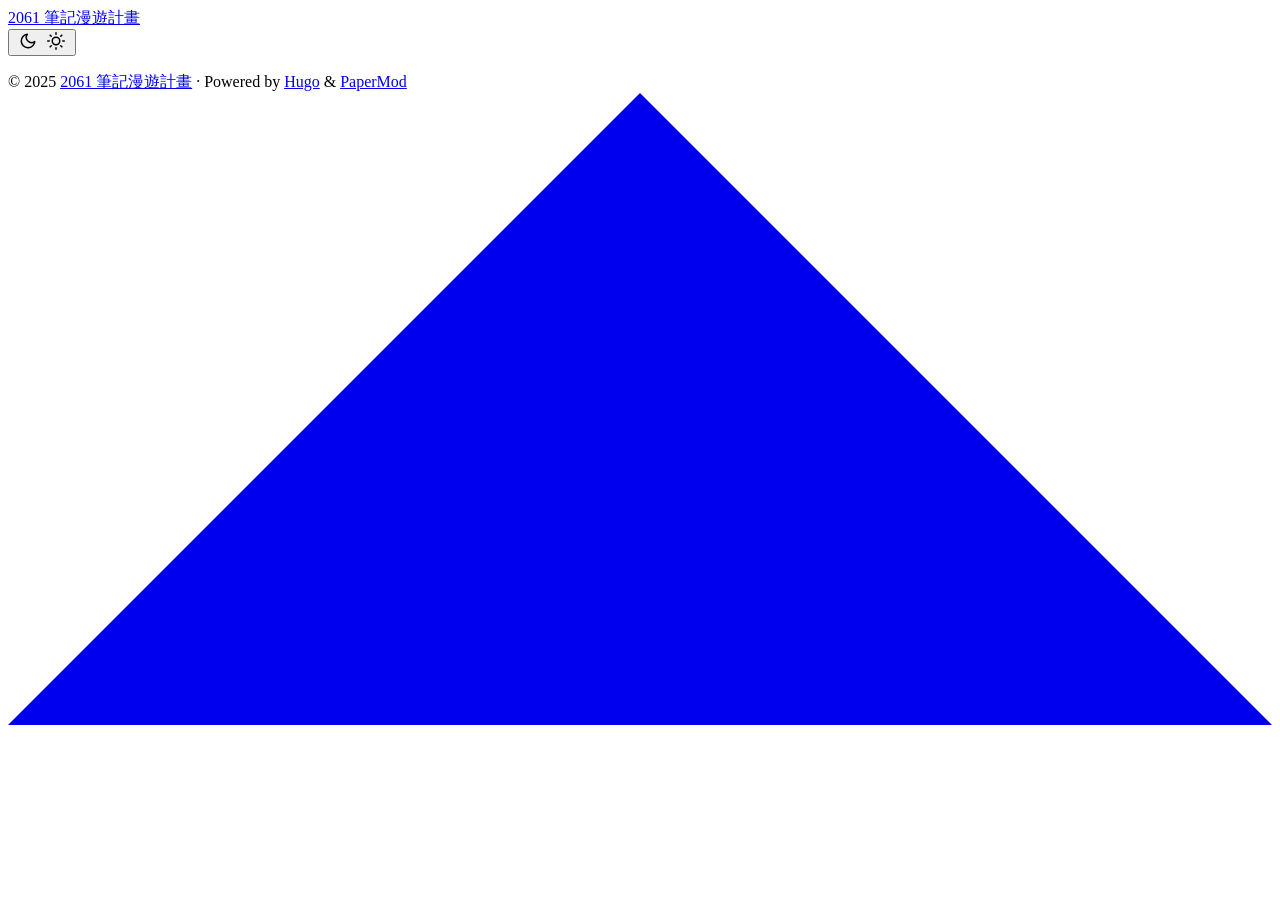
==== public/index.html @ aba6a1a7 "Initialize Hugo site with PaperMod" ====
<!DOCTYPE html>
<html lang="en" dir="auto">

<head>
	<meta name="generator" content="Hugo 0.148.2"><script src="/livereload.js?mindelay=10&amp;v=2&amp;port=1313&amp;path=livereload" data-no-instant defer></script><meta charset="utf-8">
<meta http-equiv="X-UA-Compatible" content="IE=edge">
<meta name="viewport" content="width=device-width, initial-scale=1, shrink-to-fit=no">
<meta name="robots" content="noindex, nofollow">
<title>2061 筆記漫遊計畫</title>

<meta name="description" content="">
<meta name="author" content="">
<link rel="canonical" href="http://localhost:1313/">
<link crossorigin="anonymous" href="/assets/css/stylesheet.36819bea596090d8b48cf10d9831382996197aa7e4fc86f792f7c08c9ca4d23b.css" integrity="sha256-NoGb6llgkNi0jPENmDE4KZYZeqfk/Ib3kvfAjJyk0js=" rel="preload stylesheet" as="style">
<link rel="icon" href="http://localhost:1313/favicon.ico">
<link rel="icon" type="image/png" sizes="16x16" href="http://localhost:1313/favicon-16x16.png">
<link rel="icon" type="image/png" sizes="32x32" href="http://localhost:1313/favicon-32x32.png">
<link rel="apple-touch-icon" href="http://localhost:1313/apple-touch-icon.png">
<link rel="mask-icon" href="http://localhost:1313/safari-pinned-tab.svg">
<meta name="theme-color" content="#2e2e33">
<meta name="msapplication-TileColor" content="#2e2e33">
<link rel="alternate" type="application/rss+xml" href="http://localhost:1313/index.xml">
<link rel="alternate" hreflang="en" href="http://localhost:1313/">
<noscript>
    <style>
        #theme-toggle,
        .top-link {
            display: none;
        }

    </style>
    <style>
        @media (prefers-color-scheme: dark) {
            :root {
                --theme: rgb(29, 30, 32);
                --entry: rgb(46, 46, 51);
                --primary: rgb(218, 218, 219);
                --secondary: rgb(155, 156, 157);
                --tertiary: rgb(65, 66, 68);
                --content: rgb(196, 196, 197);
                --code-block-bg: rgb(46, 46, 51);
                --code-bg: rgb(55, 56, 62);
                --border: rgb(51, 51, 51);
            }

            .list {
                background: var(--theme);
            }

            .list:not(.dark)::-webkit-scrollbar-track {
                background: 0 0;
            }

            .list:not(.dark)::-webkit-scrollbar-thumb {
                border-color: var(--theme);
            }
        }

    </style>
</noscript>
</head>

<body class="list" id="top">
<script>
    if (localStorage.getItem("pref-theme") === "dark") {
        document.body.classList.add('dark');
    } else if (localStorage.getItem("pref-theme") === "light") {
        document.body.classList.remove('dark')
    } else if (window.matchMedia('(prefers-color-scheme: dark)').matches) {
        document.body.classList.add('dark');
    }

</script>

<header class="header">
    <nav class="nav">
        <div class="logo">
            <a href="http://localhost:1313/" accesskey="h" title="2061 筆記漫遊計畫 (Alt + H)">2061 筆記漫遊計畫</a>
            <div class="logo-switches">
                <button id="theme-toggle" accesskey="t" title="(Alt + T)" aria-label="Toggle theme">
                    <svg id="moon" xmlns="http://www.w3.org/2000/svg" width="24" height="18" viewBox="0 0 24 24"
                        fill="none" stroke="currentColor" stroke-width="2" stroke-linecap="round"
                        stroke-linejoin="round">
                        <path d="M21 12.79A9 9 0 1 1 11.21 3 7 7 0 0 0 21 12.79z"></path>
                    </svg>
                    <svg id="sun" xmlns="http://www.w3.org/2000/svg" width="24" height="18" viewBox="0 0 24 24"
                        fill="none" stroke="currentColor" stroke-width="2" stroke-linecap="round"
                        stroke-linejoin="round">
                        <circle cx="12" cy="12" r="5"></circle>
                        <line x1="12" y1="1" x2="12" y2="3"></line>
                        <line x1="12" y1="21" x2="12" y2="23"></line>
                        <line x1="4.22" y1="4.22" x2="5.64" y2="5.64"></line>
                        <line x1="18.36" y1="18.36" x2="19.78" y2="19.78"></line>
                        <line x1="1" y1="12" x2="3" y2="12"></line>
                        <line x1="21" y1="12" x2="23" y2="12"></line>
                        <line x1="4.22" y1="19.78" x2="5.64" y2="18.36"></line>
                        <line x1="18.36" y1="5.64" x2="19.78" y2="4.22"></line>
                    </svg>
                </button>
            </div>
        </div>
        <ul id="menu">
        </ul>
    </nav>
</header>
<main class="main"> 
    </main>
    
<footer class="footer">
        <span>&copy; 2025 <a href="http://localhost:1313/">2061 筆記漫遊計畫</a></span> · 

    <span>
        Powered by
        <a href="https://gohugo.io/" rel="noopener noreferrer" target="_blank">Hugo</a> &
        <a href="https://github.com/adityatelange/hugo-PaperMod/" rel="noopener" target="_blank">PaperMod</a>
    </span>
</footer>
<a href="#top" aria-label="go to top" title="Go to Top (Alt + G)" class="top-link" id="top-link" accesskey="g">
    <svg xmlns="http://www.w3.org/2000/svg" viewBox="0 0 12 6" fill="currentColor">
        <path d="M12 6H0l6-6z" />
    </svg>
</a>

<script>
    let menu = document.getElementById('menu')
    if (menu) {
        menu.scrollLeft = localStorage.getItem("menu-scroll-position");
        menu.onscroll = function () {
            localStorage.setItem("menu-scroll-position", menu.scrollLeft);
        }
    }

    document.querySelectorAll('a[href^="#"]').forEach(anchor => {
        anchor.addEventListener("click", function (e) {
            e.preventDefault();
            var id = this.getAttribute("href").substr(1);
            if (!window.matchMedia('(prefers-reduced-motion: reduce)').matches) {
                document.querySelector(`[id='${decodeURIComponent(id)}']`).scrollIntoView({
                    behavior: "smooth"
                });
            } else {
                document.querySelector(`[id='${decodeURIComponent(id)}']`).scrollIntoView();
            }
            if (id === "top") {
                history.replaceState(null, null, " ");
            } else {
                history.pushState(null, null, `#${id}`);
            }
        });
    });

</script>
<script>
    var mybutton = document.getElementById("top-link");
    window.onscroll = function () {
        if (document.body.scrollTop > 800 || document.documentElement.scrollTop > 800) {
            mybutton.style.visibility = "visible";
            mybutton.style.opacity = "1";
        } else {
            mybutton.style.visibility = "hidden";
            mybutton.style.opacity = "0";
        }
    };

</script>
<script>
    document.getElementById("theme-toggle").addEventListener("click", () => {
        if (document.body.className.includes("dark")) {
            document.body.classList.remove('dark');
            localStorage.setItem("pref-theme", 'light');
        } else {
            document.body.classList.add('dark');
            localStorage.setItem("pref-theme", 'dark');
        }
    })

</script>
</body>

</html>
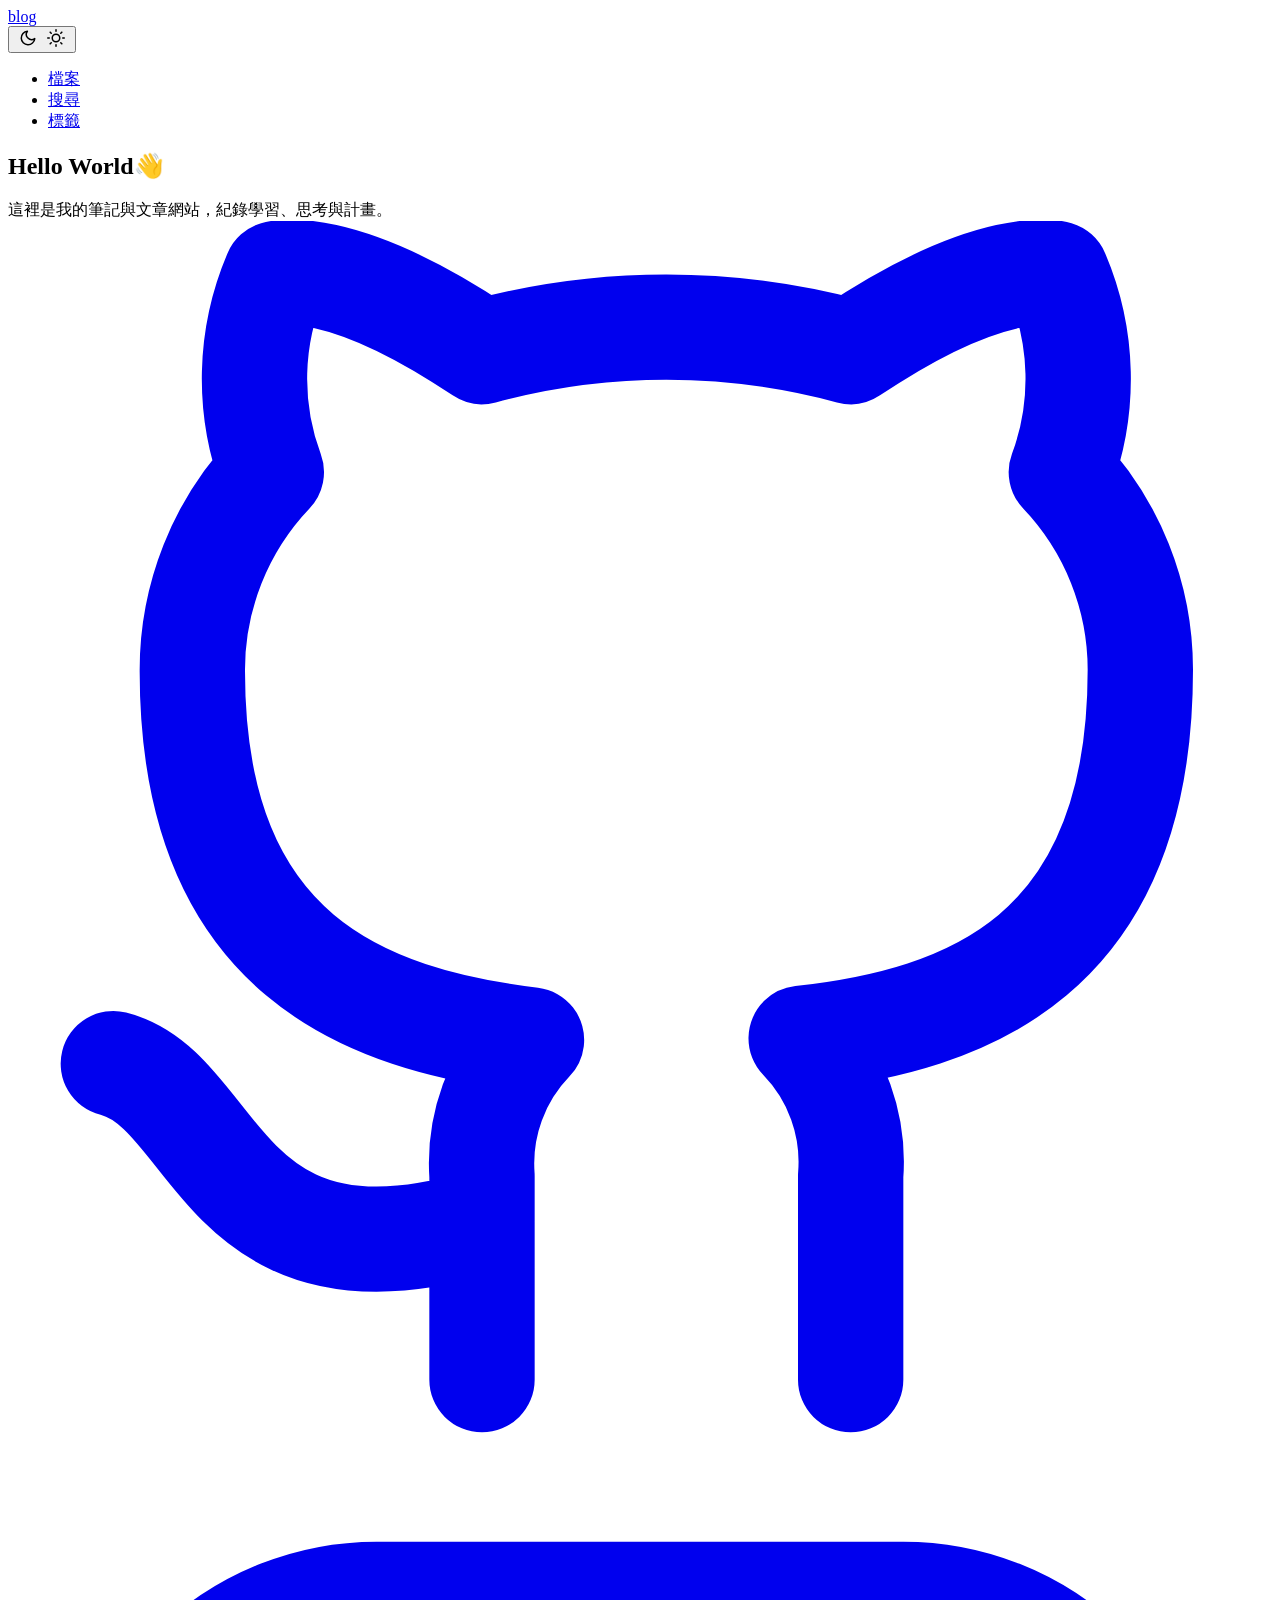
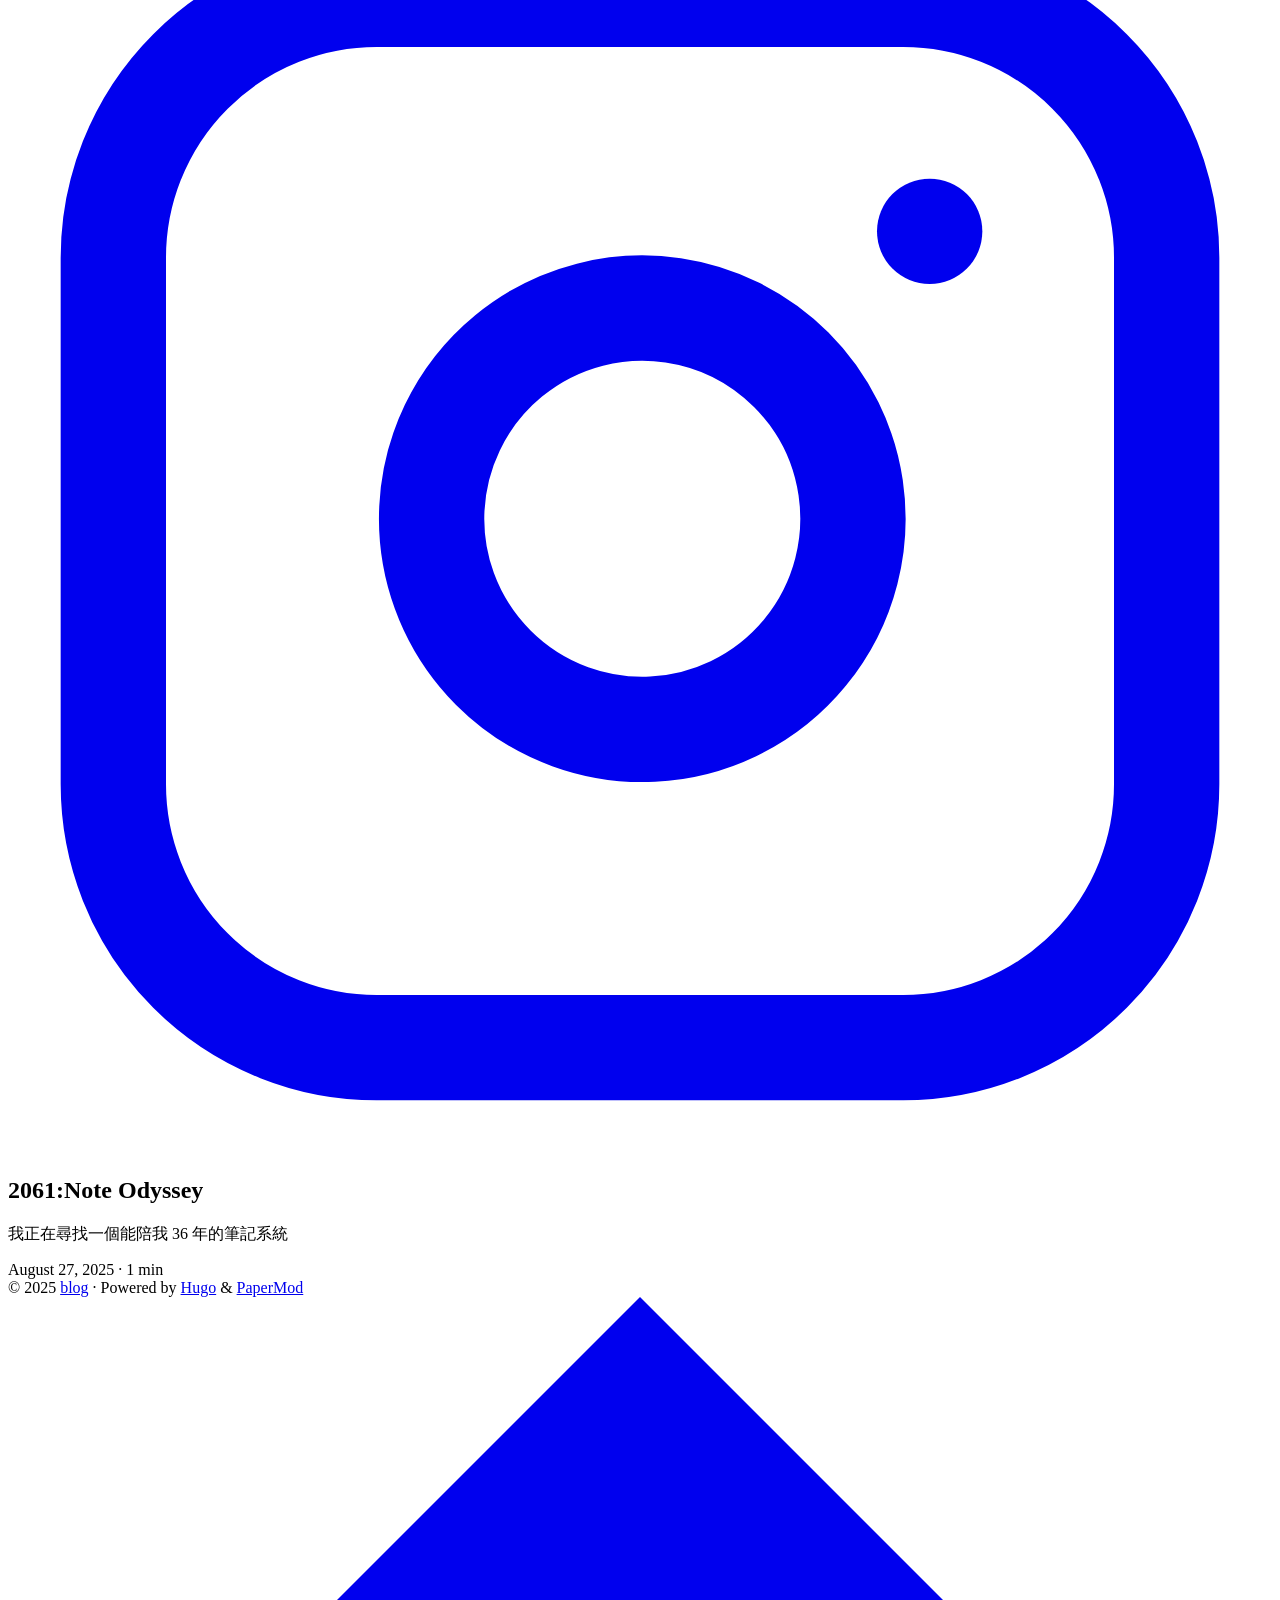
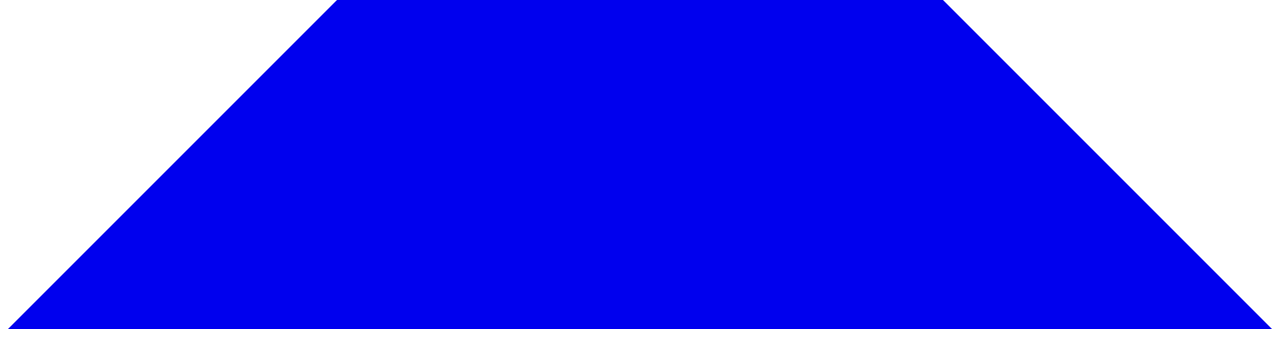
==== commit f6f9b95d: "Add 2061 筆記漫遊 note." ====
--- a/public/index.html
+++ b/public/index.html
@@ -6,7 +6,7 @@
 <meta http-equiv="X-UA-Compatible" content="IE=edge">
 <meta name="viewport" content="width=device-width, initial-scale=1, shrink-to-fit=no">
 <meta name="robots" content="noindex, nofollow">
-<title>2061 筆記漫遊計畫</title>
+<title>blog</title>
 
 <meta name="description" content="">
 <meta name="author" content="">
@@ -20,6 +20,7 @@
 <meta name="theme-color" content="#2e2e33">
 <meta name="msapplication-TileColor" content="#2e2e33">
 <link rel="alternate" type="application/rss+xml" href="http://localhost:1313/index.xml">
+<link rel="alternate" type="application/json" href="http://localhost:1313/index.json">
 <link rel="alternate" hreflang="en" href="http://localhost:1313/">
 <noscript>
     <style>
@@ -75,7 +76,7 @@
 <header class="header">
     <nav class="nav">
         <div class="logo">
-            <a href="http://localhost:1313/" accesskey="h" title="2061 筆記漫遊計畫 (Alt + H)">2061 筆記漫遊計畫</a>
+            <a href="http://localhost:1313/" accesskey="h" title="blog (Alt + H)">blog</a>
             <div class="logo-switches">
                 <button id="theme-toggle" accesskey="t" title="(Alt + T)" aria-label="Toggle theme">
                     <svg id="moon" xmlns="http://www.w3.org/2000/svg" width="24" height="18" viewBox="0 0 24 24"
@@ -100,14 +101,72 @@
             </div>
         </div>
         <ul id="menu">
+            <li>
+                <a href="http://localhost:1313/archives/" title="檔案">
+                    <span>檔案</span>
+                </a>
+            </li>
+            <li>
+                <a href="http://localhost:1313/search/" title="搜尋 (Alt &#43; /)" accesskey=/>
+                    <span>搜尋</span>
+                </a>
+            </li>
+            <li>
+                <a href="http://localhost:1313/tags/" title="標籤">
+                    <span>標籤</span>
+                </a>
+            </li>
         </ul>
     </nav>
 </header>
 <main class="main"> 
+<article class="first-entry home-info">
+    <header class="entry-header">
+        <h1>Hello World👋</h1>
+    </header>
+    <div class="entry-content">
+        這裡是我的筆記與文章網站，紀錄學習、思考與計畫。
+    </div>
+    <footer class="entry-footer">
+        <div class="social-icons" >
+    <a href="https://github.com/hahakevin45" target="_blank" rel="noopener noreferrer me"
+        title="Github">
+        <svg xmlns="http://www.w3.org/2000/svg" viewBox="0 0 24 24" fill="none" stroke="currentColor" stroke-width="2"
+    stroke-linecap="round" stroke-linejoin="round">
+    <path
+        d="M9 19c-5 1.5-5-2.5-7-3m14 6v-3.87a3.37 3.37 0 0 0-.94-2.61c3.14-.35 6.44-1.54 6.44-7A5.44 5.44 0 0 0 20 4.77 5.07 5.07 0 0 0 19.91 1S18.73.65 16 2.48a13.38 13.38 0 0 0-7 0C6.27.65 5.09 1 5.09 1A5.07 5.07 0 0 0 5 4.77a5.44 5.44 0 0 0-1.5 3.78c0 5.42 3.3 6.61 6.44 7A3.37 3.37 0 0 0 9 18.13V22">
+    </path>
+</svg>
+    </a>
+    <a href="https://www.instagram.com/kevin_945_ok/" target="_blank" rel="noopener noreferrer me"
+        title="Instagram">
+        <svg xmlns="http://www.w3.org/2000/svg" viewBox="0 0 24 24" fill="none" stroke="currentColor" stroke-width="2"
+    stroke-linecap="round" stroke-linejoin="round">
+    <rect x="2" y="2" width="20" height="20" rx="5" ry="5"></rect>
+    <path d="M16 11.37A4 4 0 1 1 12.63 8 4 4 0 0 1 16 11.37z"></path>
+    <line x1="17.5" y1="6.5" x2="17.5" y2="6.5"></line>
+</svg>
+    </a>
+</div>
+
+    </footer>
+</article>
+
+<article class="post-entry"> 
+  <header class="entry-header">
+    <h2 class="entry-hint-parent">2061:Note Odyssey
+    </h2>
+  </header>
+  <div class="entry-content">
+    <p>我正在尋找一個能陪我 36 年的筆記系統</p>
+  </div>
+  <footer class="entry-footer"><span title='2025-08-27 15:45:00 +0800 CST'>August 27, 2025</span>&nbsp;·&nbsp;1 min</footer>
+  <a class="entry-link" aria-label="post link to 2061:Note Odyssey" href="http://localhost:1313/posts/2061_%E7%AD%86%E8%A8%98%E6%BC%AB%E9%81%8A/"></a>
+</article>
     </main>
     
 <footer class="footer">
-        <span>&copy; 2025 <a href="http://localhost:1313/">2061 筆記漫遊計畫</a></span> · 
+        <span>&copy; 2025 <a href="http://localhost:1313/">blog</a></span> · 
 
     <span>
         Powered by
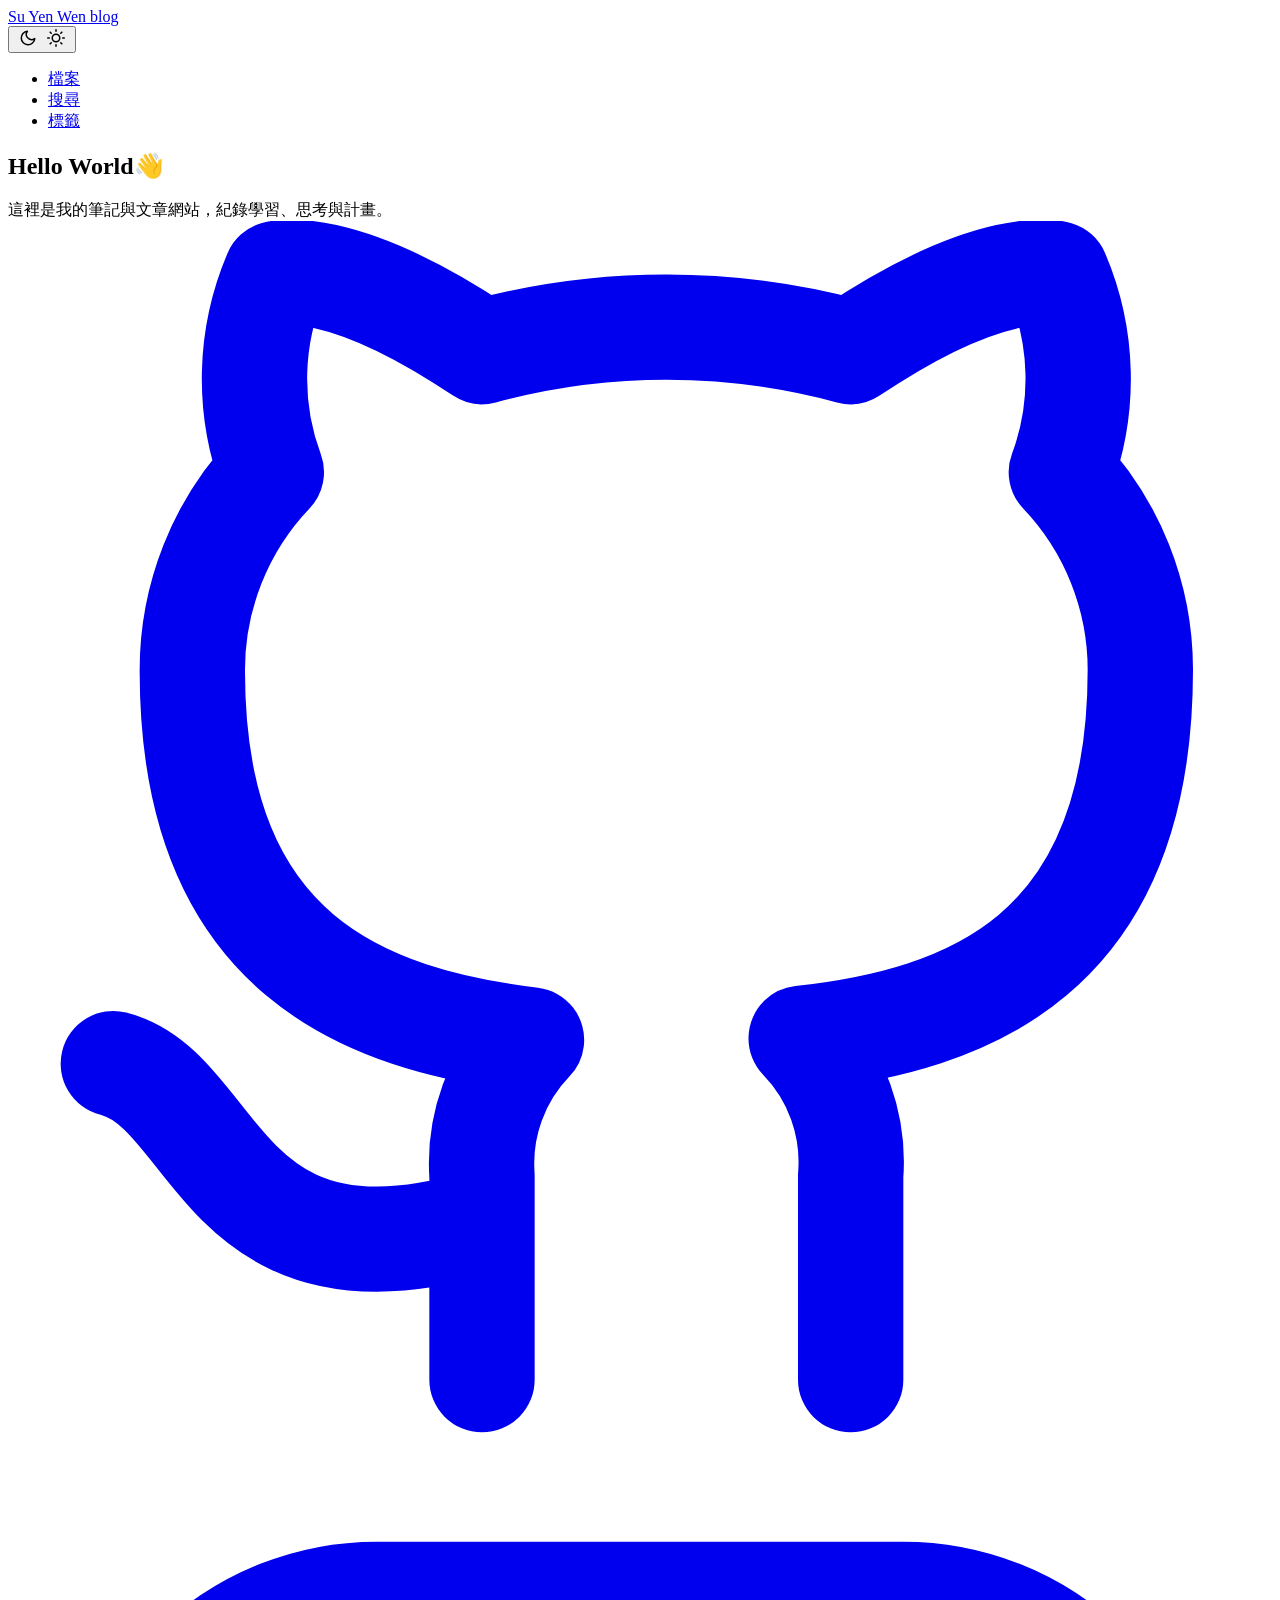
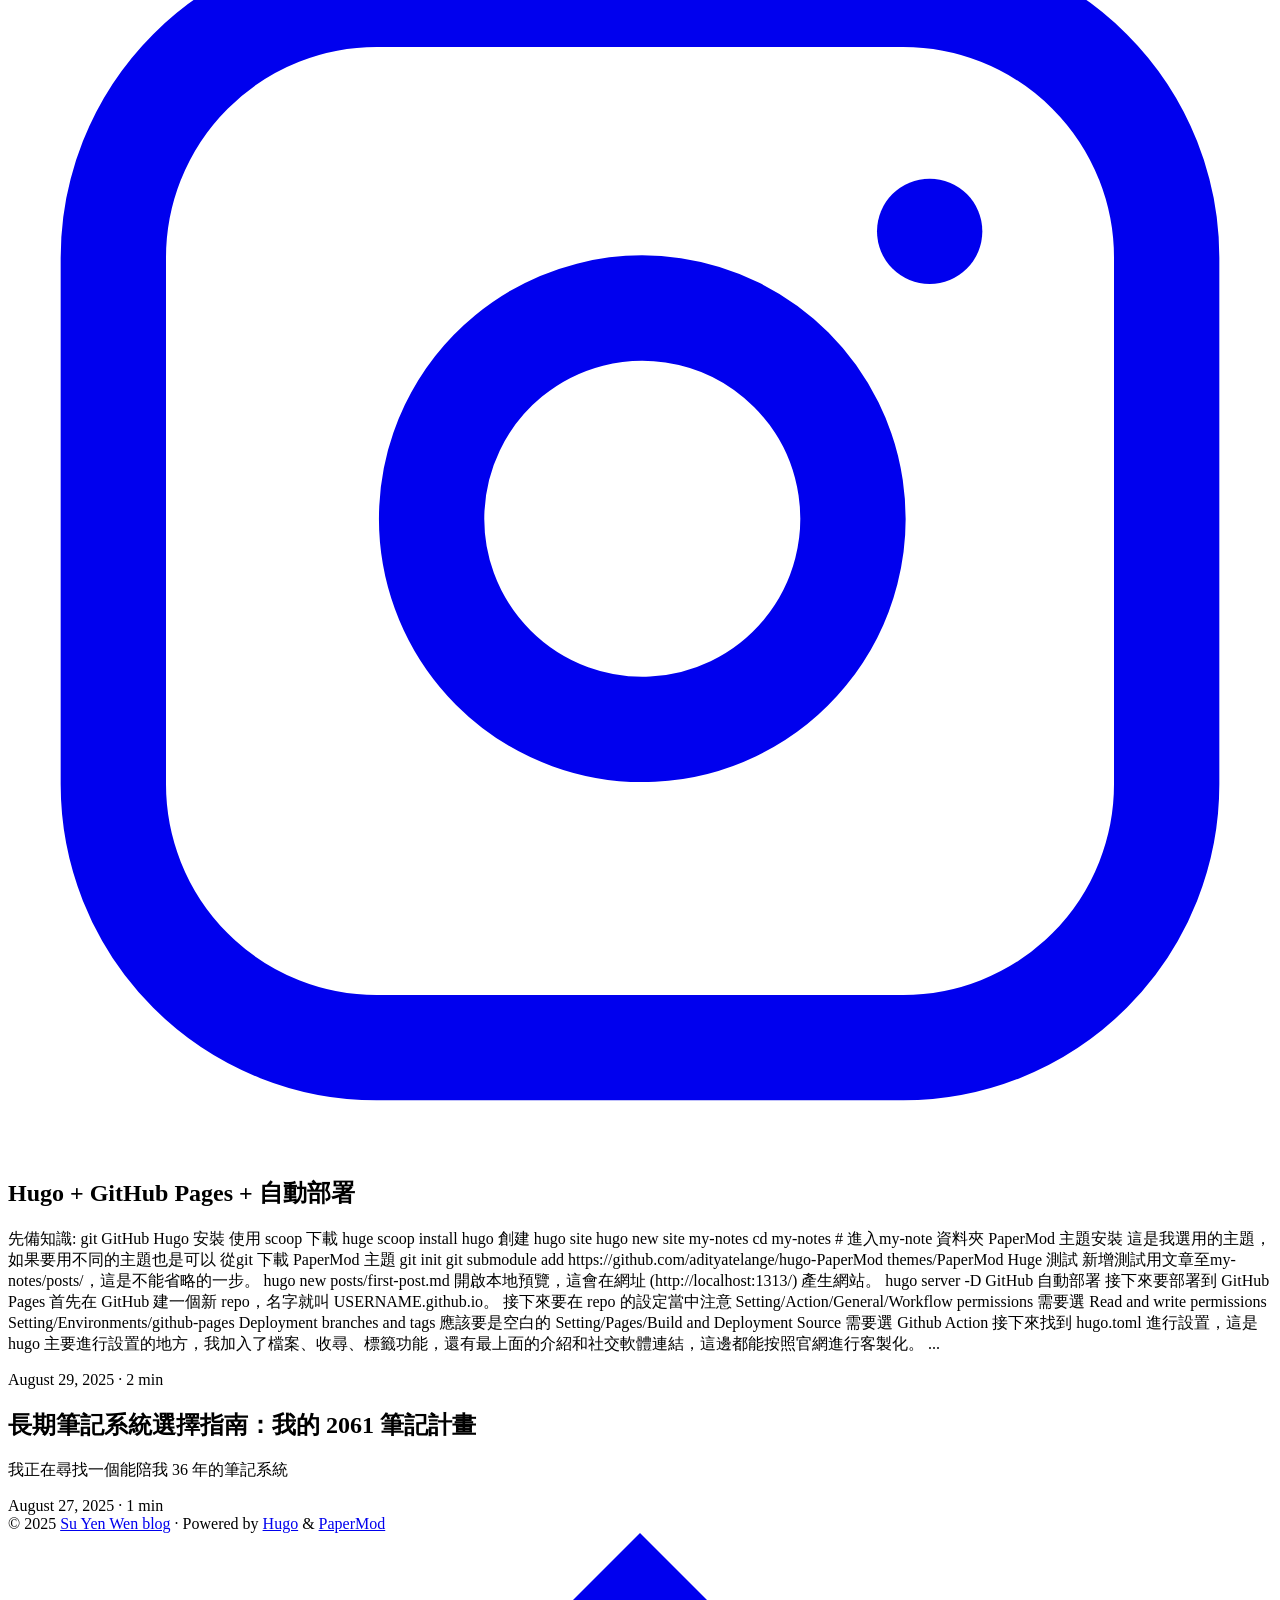
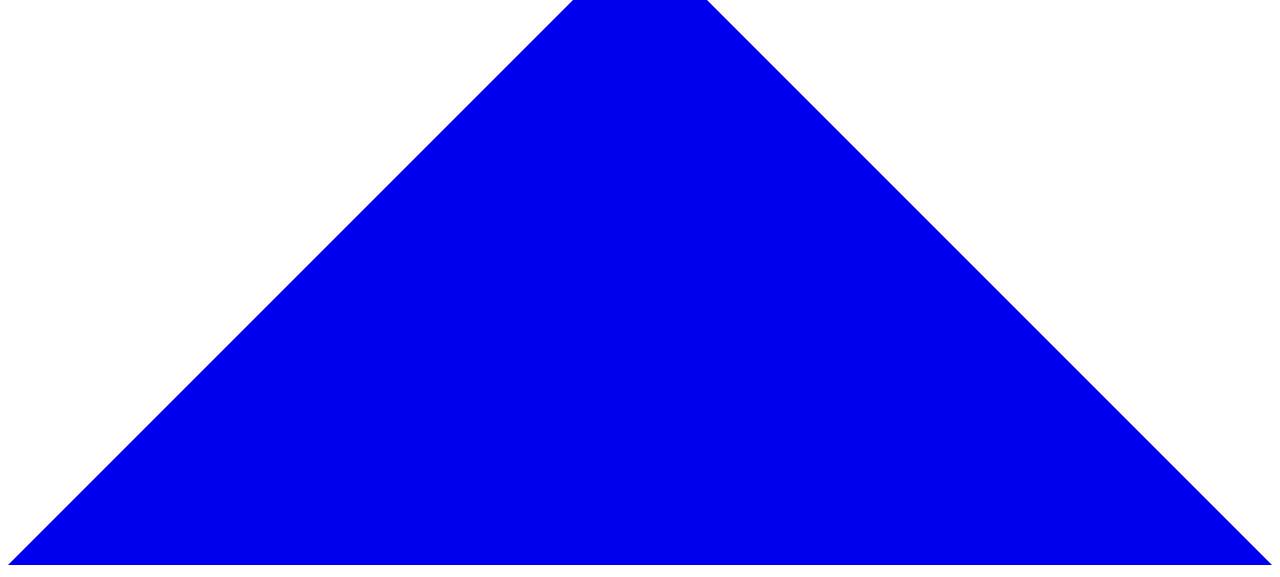
==== commit ad712283: "Add Huge download Note." ====
--- a/public/index.html
+++ b/public/index.html
@@ -6,7 +6,7 @@
 <meta http-equiv="X-UA-Compatible" content="IE=edge">
 <meta name="viewport" content="width=device-width, initial-scale=1, shrink-to-fit=no">
 <meta name="robots" content="noindex, nofollow">
-<title>blog</title>
+<title>Su Yen Wen blog</title>
 
 <meta name="description" content="">
 <meta name="author" content="">
@@ -76,7 +76,7 @@
 <header class="header">
     <nav class="nav">
         <div class="logo">
-            <a href="http://localhost:1313/" accesskey="h" title="blog (Alt + H)">blog</a>
+            <a href="http://localhost:1313/" accesskey="h" title="Su Yen Wen blog (Alt + H)">Su Yen Wen blog</a>
             <div class="logo-switches">
                 <button id="theme-toggle" accesskey="t" title="(Alt + T)" aria-label="Toggle theme">
                     <svg id="moon" xmlns="http://www.w3.org/2000/svg" width="24" height="18" viewBox="0 0 24 24"
@@ -154,19 +154,42 @@
 
 <article class="post-entry"> 
   <header class="entry-header">
-    <h2 class="entry-hint-parent">2061:Note Odyssey
+    <h2 class="entry-hint-parent">Hugo &#43; GitHub Pages &#43; 自動部署
+    </h2>
+  </header>
+  <div class="entry-content">
+    <p>先備知識:
+git GitHub Hugo 安裝 使用 scoop 下載 huge
+scoop install hugo 創建 hugo site
+hugo new site my-notes cd my-notes # 進入my-note 資料夾 PaperMod 主題安裝 這是我選用的主題，如果要用不同的主題也是可以
+從git 下載 PaperMod 主題
+git init git submodule add https://github.com/adityatelange/hugo-PaperMod themes/PaperMod Huge 測試 新增測試用文章至my-notes/posts/，這是不能省略的一步。
+hugo new posts/first-post.md 開啟本地預覽，這會在網址 (http://localhost:1313/) 產生網站。
+hugo server -D GitHub 自動部署 接下來要部署到 GitHub Pages
+首先在 GitHub 建一個新 repo，名字就叫 USERNAME.github.io。
+接下來要在 repo 的設定當中注意
+Setting/Action/General/Workflow permissions 需要選 Read and write permissions Setting/Environments/github-pages Deployment branches and tags 應該要是空白的 Setting/Pages/Build and Deployment Source 需要選 Github Action 接下來找到 hugo.toml 進行設置，這是 hugo 主要進行設置的地方，我加入了檔案、收尋、標籤功能，還有最上面的介紹和社交軟體連結，這邊都能按照官網進行客製化。
+...</p>
+  </div>
+  <footer class="entry-footer"><span title='2025-08-29 15:45:00 +0800 CST'>August 29, 2025</span>&nbsp;·&nbsp;2 min</footer>
+  <a class="entry-link" aria-label="post link to Hugo &#43; GitHub Pages &#43; 自動部署" href="http://localhost:1313/posts/hugo_%E5%AE%89%E8%A3%9D/"></a>
+</article>
+
+<article class="post-entry"> 
+  <header class="entry-header">
+    <h2 class="entry-hint-parent">長期筆記系統選擇指南：我的 2061 筆記計畫
     </h2>
   </header>
   <div class="entry-content">
     <p>我正在尋找一個能陪我 36 年的筆記系統</p>
   </div>
   <footer class="entry-footer"><span title='2025-08-27 15:45:00 +0800 CST'>August 27, 2025</span>&nbsp;·&nbsp;1 min</footer>
-  <a class="entry-link" aria-label="post link to 2061:Note Odyssey" href="http://localhost:1313/posts/2061_%E7%AD%86%E8%A8%98%E6%BC%AB%E9%81%8A/"></a>
+  <a class="entry-link" aria-label="post link to 長期筆記系統選擇指南：我的 2061 筆記計畫" href="http://localhost:1313/posts/2061_%E7%AD%86%E8%A8%98%E6%BC%AB%E9%81%8A/"></a>
 </article>
     </main>
     
 <footer class="footer">
-        <span>&copy; 2025 <a href="http://localhost:1313/">blog</a></span> · 
+        <span>&copy; 2025 <a href="http://localhost:1313/">Su Yen Wen blog</a></span> · 
 
     <span>
         Powered by
